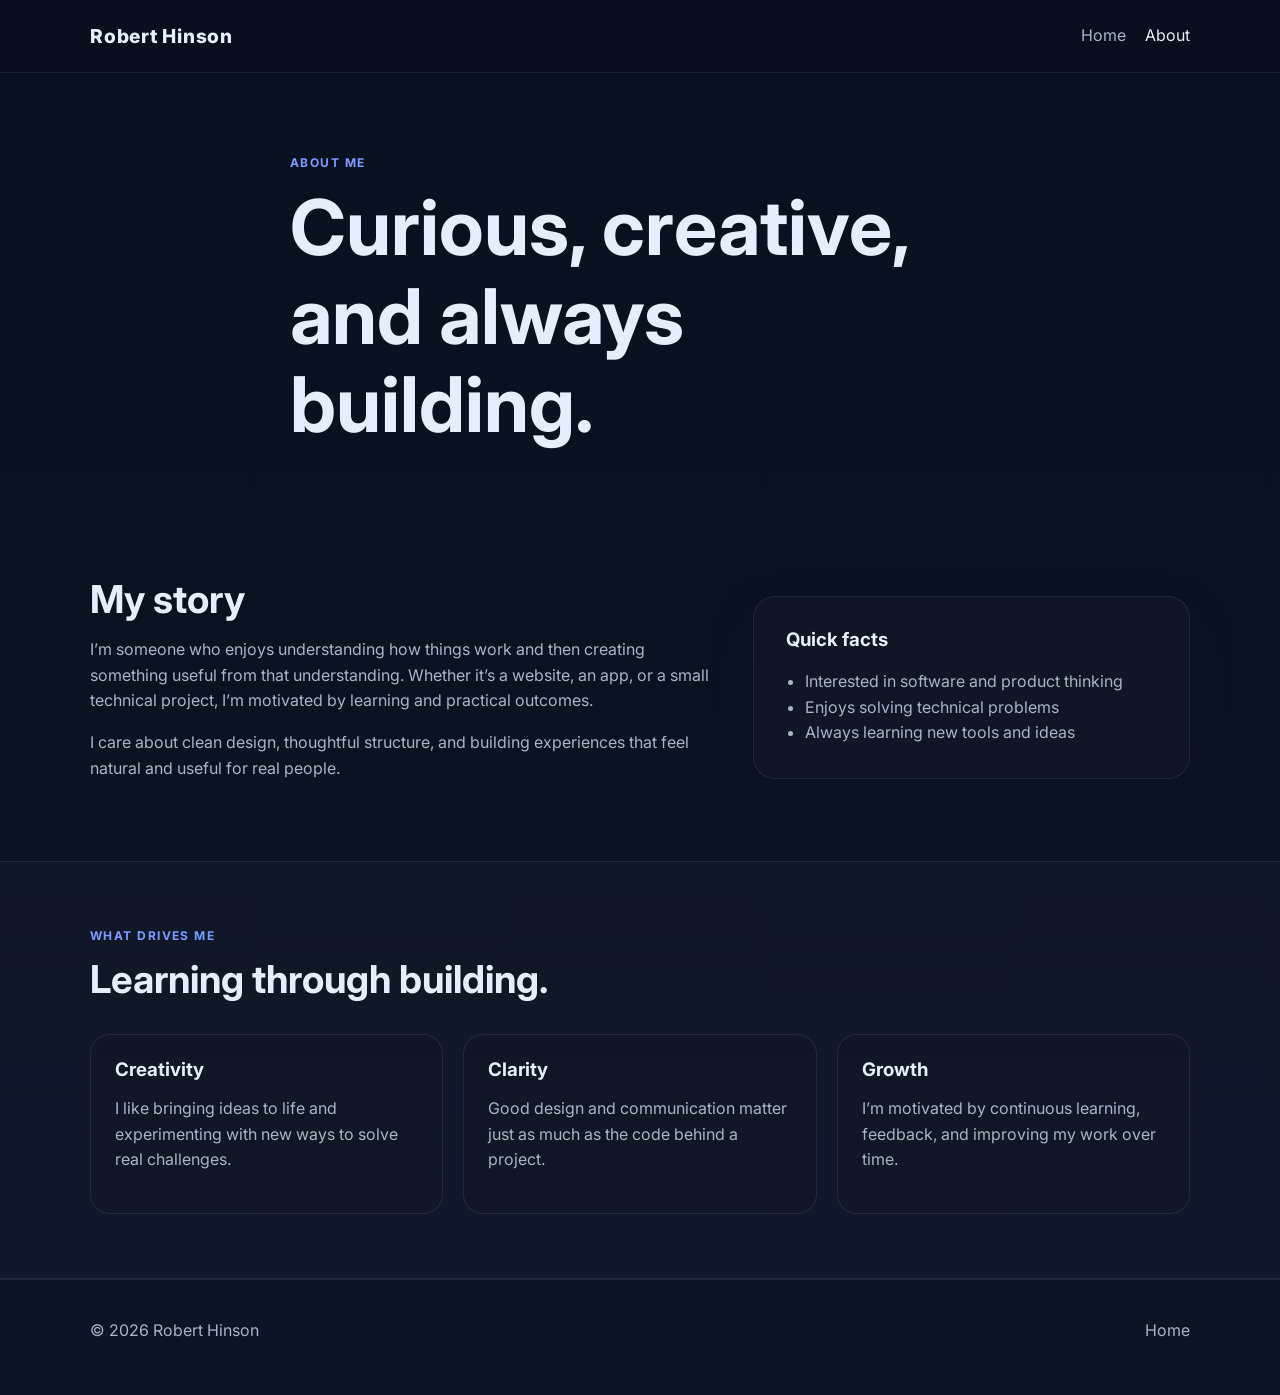
==== about.html @ 7e08833c "Add personal GitHub Pages site" ====
<!DOCTYPE html>
<html lang="en">
  <head>
    <meta charset="UTF-8" />
    <meta name="viewport" content="width=device-width, initial-scale=1.0" />
    <title>Robert Hinson | About</title>
    <meta
      name="description"
      content="About page for Robert Hinson, including background, interests, and goals."
    />
    <link rel="preconnect" href="https://fonts.googleapis.com" />
    <link rel="preconnect" href="https://fonts.gstatic.com" crossorigin />
    <link
      href="https://fonts.googleapis.com/css2?family=Inter:wght@400;500;600;700;800&display=swap"
      rel="stylesheet"
    />
    <link rel="stylesheet" href="styles.css" />
  </head>
  <body>
    <header class="site-header">
      <div class="container nav">
        <a href="index.html" class="brand">Robert Hinson</a>
        <nav class="nav-links" aria-label="Main navigation">
          <a href="index.html">Home</a>
          <a href="about.html" class="active">About</a>
        </nav>
      </div>
    </header>

    <main>
      <section class="page-hero">
        <div class="container narrow">
          <p class="eyebrow">About me</p>
          <h1>Curious, creative, and always building.</h1>
        </div>
      </section>

      <section class="section">
        <div class="container two-column">
          <div>
            <h2>My story</h2>
            <p>
              I’m someone who enjoys understanding how things work and then
              creating something useful from that understanding. Whether it’s a
              website, an app, or a small technical project, I’m motivated by
              learning and practical outcomes.
            </p>
            <p>
              I care about clean design, thoughtful structure, and building
              experiences that feel natural and useful for real people.
            </p>
          </div>

          <div class="card info-card">
            <h3>Quick facts</h3>
            <ul>
              <li>Interested in software and product thinking</li>
              <li>Enjoys solving technical problems</li>
              <li>Always learning new tools and ideas</li>
            </ul>
          </div>
        </div>
      </section>

      <section class="section alt-bg">
        <div class="container">
          <div class="section-heading">
            <p class="eyebrow">What drives me</p>
            <h2>Learning through building.</h2>
          </div>

          <div class="feature-grid">
            <article class="feature-card">
              <h3>Creativity</h3>
              <p>
                I like bringing ideas to life and experimenting with new ways to
                solve real challenges.
              </p>
            </article>

            <article class="feature-card">
              <h3>Clarity</h3>
              <p>
                Good design and communication matter just as much as the code
                behind a project.
              </p>
            </article>

            <article class="feature-card">
              <h3>Growth</h3>
              <p>
                I’m motivated by continuous learning, feedback, and improving my
                work over time.
              </p>
            </article>
          </div>
        </div>
      </section>
    </main>

    <footer class="site-footer">
      <div class="container footer-row">
        <p>© 2026 Robert Hinson</p>
        <a href="index.html">Home</a>
      </div>
    </footer>
  </body>
</html>
---- styles.css ----
:root {
  --bg: #0b1020;
  --panel: #111827;
  --panel-soft: #1f2937;
  --card: rgba(17, 24, 39, 0.9);
  --text: #e5eefb;
  --muted: #a8b4ca;
  --primary: #7c9cff;
  --primary-dark: #5f7fe8;
  --border: rgba(255, 255, 255, 0.08);
  --shadow: 0 20px 40px rgba(15, 23, 42, 0.35);
}

* {
  box-sizing: border-box;
}

html {
  scroll-behavior: smooth;
}

body {
  margin: 0;
  font-family: "Inter", sans-serif;
  background: linear-gradient(180deg, #081120 0%, #0d1426 100%);
  color: var(--text);
  line-height: 1.6;
}

img {
  max-width: 100%;
  display: block;
}

a {
  color: inherit;
  text-decoration: none;
}

.container {
  width: min(1100px, calc(100% - 2rem));
  margin: 0 auto;
}

.site-header {
  position: sticky;
  top: 0;
  z-index: 10;
  backdrop-filter: blur(10px);
  background: rgba(11, 16, 32, 0.8);
  border-bottom: 1px solid var(--border);
}

.nav {
  display: flex;
  justify-content: space-between;
  align-items: center;
  min-height: 72px;
}

.brand {
  font-size: 1.2rem;
  font-weight: 800;
  letter-spacing: 0.04em;
}

.nav-links {
  display: flex;
  gap: 1.2rem;
  align-items: center;
}

.nav-links a {
  color: var(--muted);
  transition: color 0.2s ease;
}

.nav-links a:hover,
.nav-links a.active {
  color: var(--text);
}

.hero,
.page-hero {
  padding: 5rem 0 3rem;
}

.hero-grid,
.two-column {
  display: grid;
  grid-template-columns: 1.3fr 0.9fr;
  gap: 2rem;
  align-items: center;
}

.eyebrow {
  margin: 0 0 0.75rem;
  color: var(--primary);
  text-transform: uppercase;
  letter-spacing: 0.12em;
  font-size: 0.75rem;
  font-weight: 700;
}

h1,
h2,
h3 {
  margin-top: 0;
  line-height: 1.15;
}

h1 {
  font-size: clamp(2.8rem, 6vw, 5rem);
  margin-bottom: 1rem;
}

h2 {
  font-size: clamp(2rem, 3vw, 2.7rem);
  margin-bottom: 0.8rem;
}

.lead {
  max-width: 620px;
  color: var(--muted);
  font-size: 1.1rem;
}

.cta-row {
  display: flex;
  gap: 1rem;
  margin-top: 2rem;
  flex-wrap: wrap;
}

.button {
  display: inline-flex;
  align-items: center;
  justify-content: center;
  padding: 0.9rem 1.4rem;
  border-radius: 999px;
  font-weight: 700;
  transition: transform 0.2s ease, opacity 0.2s ease;
}

.button:hover {
  transform: translateY(-1px);
}

.button.primary {
  background: var(--primary);
  color: white;
}

.button.primary:hover {
  background: var(--primary-dark);
}

.button.secondary {
  border: 1px solid var(--border);
  background: rgba(255, 255, 255, 0.02);
  color: var(--text);
}

.card {
  background: var(--card);
  border: 1px solid var(--border);
  border-radius: 22px;
  box-shadow: var(--shadow);
}

.profile-card,
.info-card {
  padding: 2rem;
}

.avatar {
  width: 72px;
  height: 72px;
  border-radius: 50%;
  display: grid;
  place-items: center;
  background: linear-gradient(135deg, var(--primary), #9c9fff);
  color: white;
  font-size: 1.8rem;
  font-weight: 800;
  margin-bottom: 1rem;
}

.profile-card ul,
.info-card ul {
  margin: 1rem 0 0;
  padding-left: 1.2rem;
  color: var(--muted);
}

.section {
  padding: 4rem 0;
}

.alt-bg {
  background: rgba(148, 163, 184, 0.03);
  border-top: 1px solid var(--border);
  border-bottom: 1px solid var(--border);
}

.section-heading {
  margin-bottom: 2rem;
}

.feature-grid {
  display: grid;
  grid-template-columns: repeat(3, minmax(0, 1fr));
  gap: 1.25rem;
}

.feature-card {
  background: rgba(17, 24, 39, 0.7);
  border: 1px solid var(--border);
  border-radius: 20px;
  padding: 1.5rem;
}

.feature-card h3 {
  margin-bottom: 0.8rem;
}

.feature-card p,
.two-column p {
  color: var(--muted);
}

.narrow {
  max-width: 700px;
}

.site-footer {
  border-top: 1px solid var(--border);
  padding: 1.4rem 0 2.2rem;
  color: var(--muted);
}

.footer-row {
  display: flex;
  justify-content: space-between;
  align-items: center;
  gap: 1rem;
}

@media (max-width: 760px) {
  .hero-grid,
  .two-column,
  .feature-grid {
    grid-template-columns: 1fr;
  }

  .nav {
    flex-direction: column;
    justify-content: center;
    padding: 1rem 0;
    gap: 0.75rem;
  }

  .site-header {
    position: static;
  }

  .hero,
  .page-hero {
    padding-top: 3rem;
  }
}
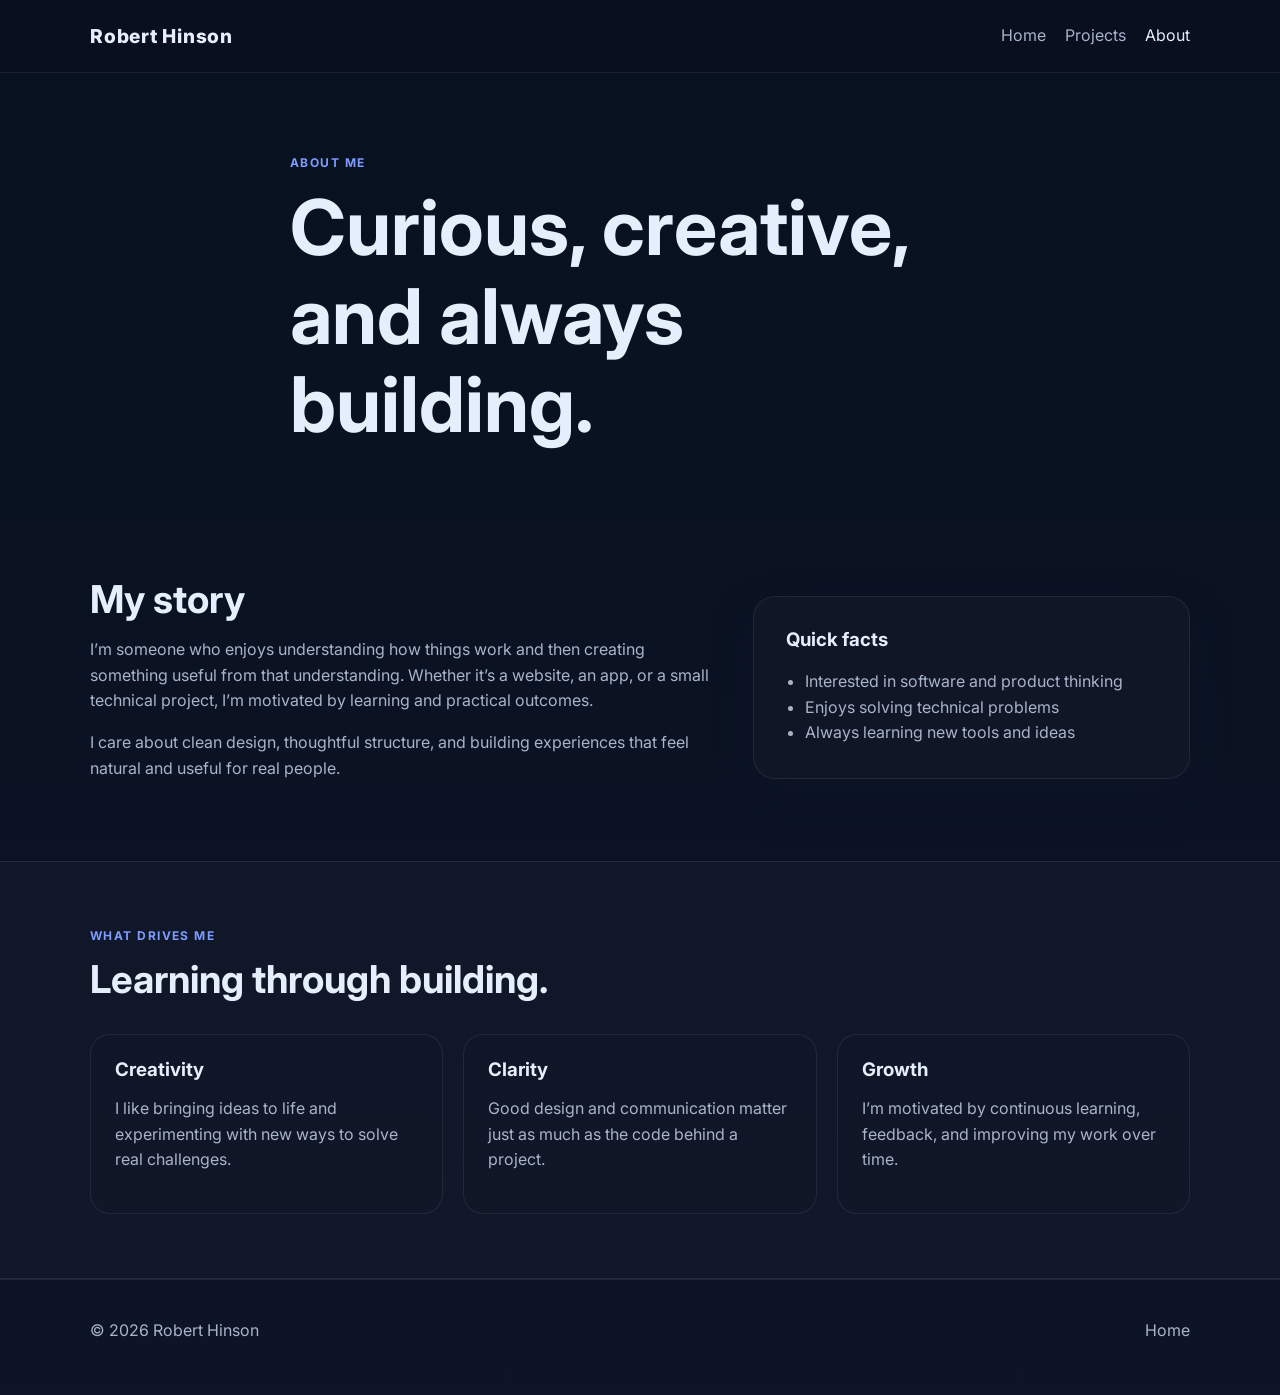
==== commit a13c2b37: "Showcase current projects and add optional sponsorship link" ====
--- a/about.html
+++ b/about.html
@@ -22,6 +22,7 @@
         <a href="index.html" class="brand">Robert Hinson</a>
         <nav class="nav-links" aria-label="Main navigation">
           <a href="index.html">Home</a>
+          <a href="index.html#projects">Projects</a>
           <a href="about.html" class="active">About</a>
         </nav>
       </div>
--- a/styles.css
+++ b/styles.css
@@ -148,7 +148,7 @@
 
 .button.primary {
   background: var(--primary);
-  color: white;
+  color: var(--bg);
 }
 
 .button.primary:hover {
@@ -233,6 +233,61 @@
   max-width: 700px;
 }
 
+a:focus-visible {
+  outline: 3px solid var(--primary);
+  outline-offset: 5px;
+}
+
+#projects {
+  scroll-margin-top: 90px;
+}
+
+.section-intro {
+  max-width: 680px;
+  color: var(--muted);
+}
+
+.project-card {
+  display: flex;
+  flex-direction: column;
+  align-items: flex-start;
+}
+
+.project-status {
+  margin-bottom: 1.2rem;
+  padding: 0.3rem 0.7rem;
+  border: 1px solid var(--border);
+  border-radius: 999px;
+  color: var(--primary);
+  font-size: 0.8rem;
+}
+
+.project-card .project-tech {
+  margin-top: auto;
+  padding-top: 1rem;
+  font-size: 0.85rem;
+}
+
+.project-link {
+  color: var(--primary);
+  margin-top: 0.5rem;
+  text-decoration: underline;
+  text-underline-offset: 4px;
+}
+
+.support-panel {
+  display: flex;
+  align-items: center;
+  justify-content: space-between;
+  gap: 2rem;
+  flex-wrap: wrap;
+}
+
+@media (prefers-reduced-motion: reduce) {
+  html { scroll-behavior: auto; }
+  .button { transition: none; }
+}
+
 .site-footer {
   border-top: 1px solid var(--border);
   padding: 1.4rem 0 2.2rem;
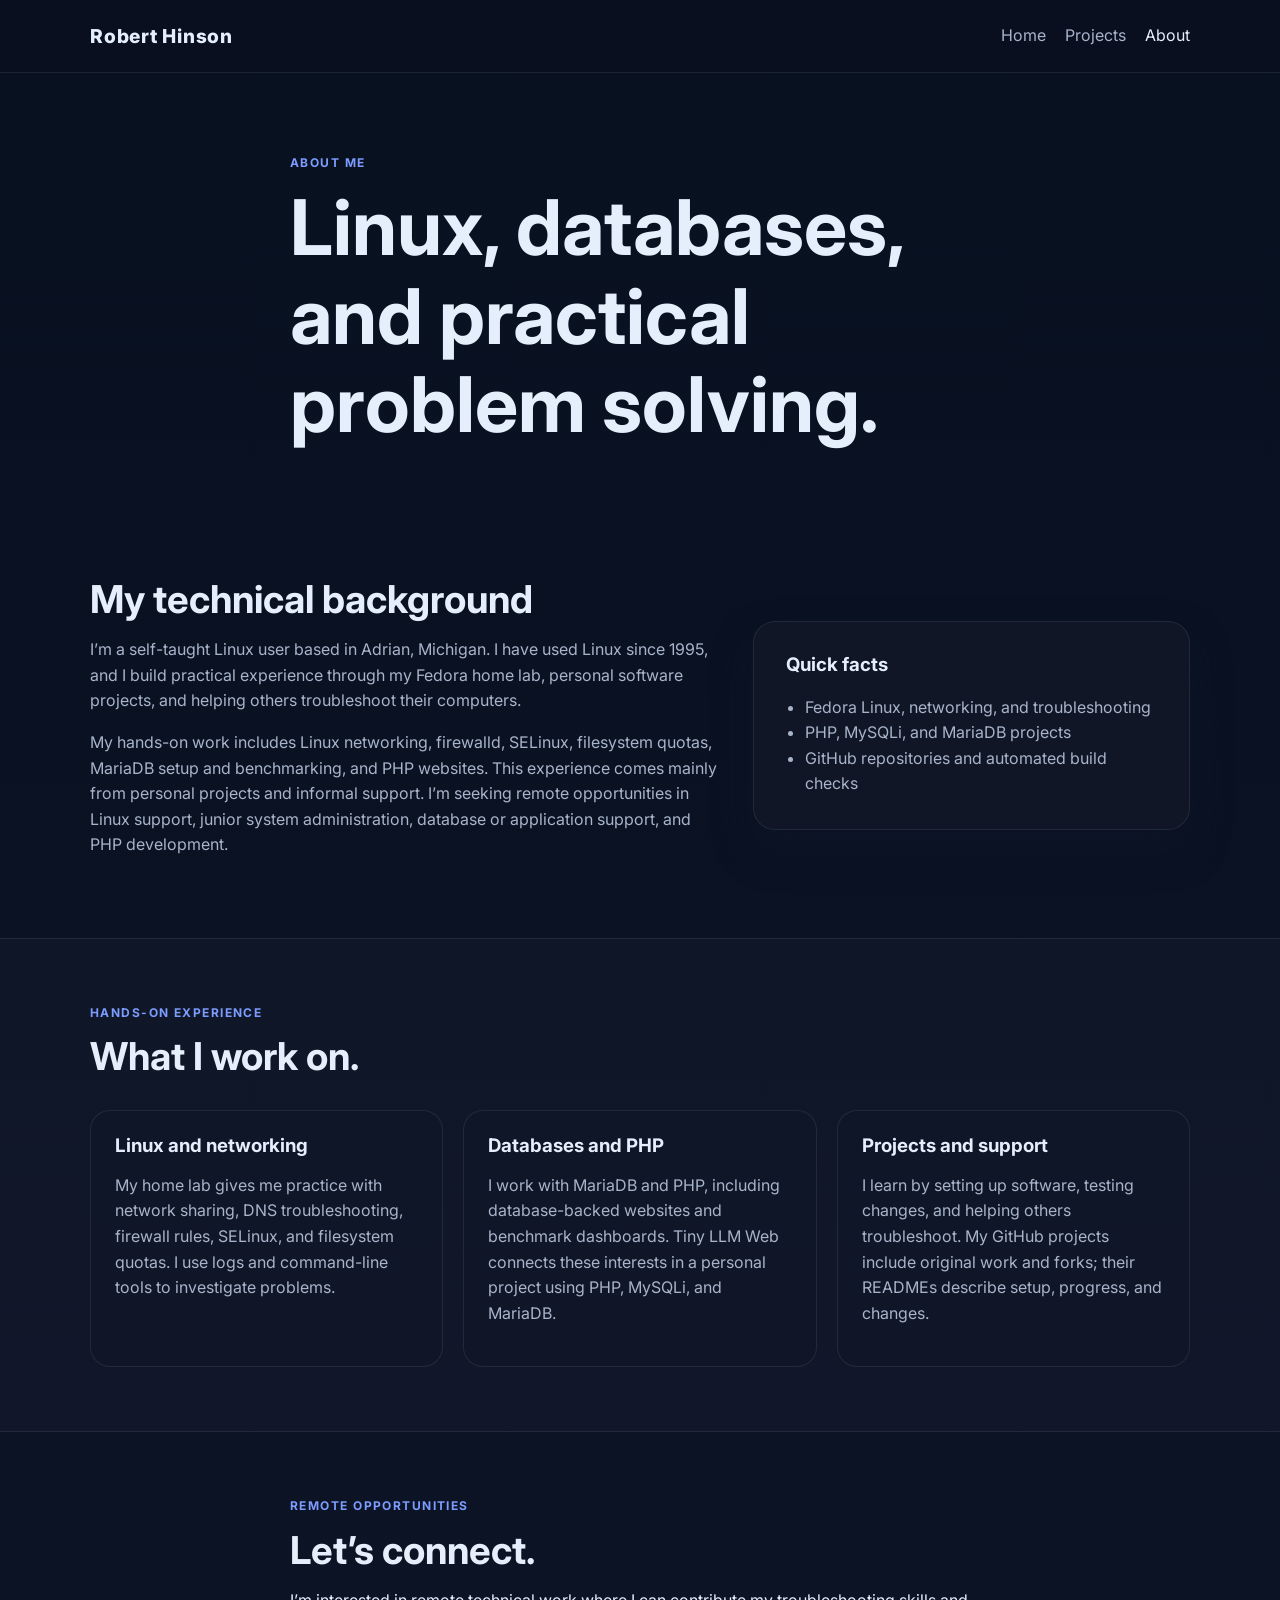
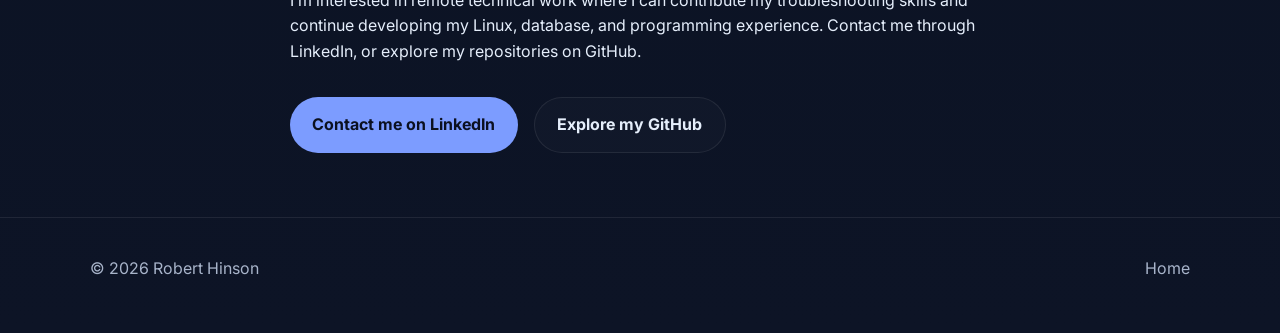
==== commit 3d82bc2c: "Focus About page on hands-on technical experience and remote roles" ====
--- a/about.html
+++ b/about.html
@@ -6,7 +6,7 @@
     <title>Robert Hinson | About</title>
     <meta
       name="description"
-      content="About page for Robert Hinson, including background, interests, and goals."
+      content="Robert Hinson's hands-on Linux, MariaDB, and PHP experience and interest in remote technical work."
     />
     <link rel="preconnect" href="https://fonts.googleapis.com" />
     <link rel="preconnect" href="https://fonts.gstatic.com" crossorigin />
@@ -32,32 +32,36 @@
       <section class="page-hero">
         <div class="container narrow">
           <p class="eyebrow">About me</p>
-          <h1>Curious, creative, and always building.</h1>
+          <h1>Linux, databases, and practical problem solving.</h1>
         </div>
       </section>
 
       <section class="section">
         <div class="container two-column">
           <div>
-            <h2>My story</h2>
+            <h2>My technical background</h2>
             <p>
-              I’m someone who enjoys understanding how things work and then
-              creating something useful from that understanding. Whether it’s a
-              website, an app, or a small technical project, I’m motivated by
-              learning and practical outcomes.
+              I’m a self-taught Linux user based in Adrian, Michigan. I have
+              used Linux since 1995, and I build practical experience through my
+              Fedora home lab, personal software projects, and helping others
+              troubleshoot their computers.
             </p>
             <p>
-              I care about clean design, thoughtful structure, and building
-              experiences that feel natural and useful for real people.
+              My hands-on work includes Linux networking, firewalld, SELinux,
+              filesystem quotas, MariaDB setup and benchmarking, and PHP websites.
+              This experience comes mainly from personal projects and informal
+              support. I’m seeking remote opportunities in Linux support, junior
+              system administration, database or application support, and PHP
+              development.
             </p>
           </div>
 
           <div class="card info-card">
             <h3>Quick facts</h3>
             <ul>
-              <li>Interested in software and product thinking</li>
-              <li>Enjoys solving technical problems</li>
-              <li>Always learning new tools and ideas</li>
+              <li>Fedora Linux, networking, and troubleshooting</li>
+              <li>PHP, MySQLi, and MariaDB projects</li>
+              <li>GitHub repositories and automated build checks</li>
             </ul>
           </div>
         </div>
@@ -66,34 +70,51 @@
       <section class="section alt-bg">
         <div class="container">
           <div class="section-heading">
-            <p class="eyebrow">What drives me</p>
-            <h2>Learning through building.</h2>
+            <p class="eyebrow">Hands-on experience</p>
+            <h2>What I work on.</h2>
           </div>
 
           <div class="feature-grid">
             <article class="feature-card">
-              <h3>Creativity</h3>
+              <h3>Linux and networking</h3>
               <p>
-                I like bringing ideas to life and experimenting with new ways to
-                solve real challenges.
+                My home lab gives me practice with network sharing, DNS
+                troubleshooting, firewall rules, SELinux, and filesystem quotas.
+                I use logs and command-line tools to investigate problems.
               </p>
             </article>
 
             <article class="feature-card">
-              <h3>Clarity</h3>
+              <h3>Databases and PHP</h3>
               <p>
-                Good design and communication matter just as much as the code
-                behind a project.
+                I work with MariaDB and PHP, including database-backed websites
+                and benchmark dashboards. Tiny LLM Web connects these interests
+                in a personal project using PHP, MySQLi, and MariaDB.
               </p>
             </article>
 
             <article class="feature-card">
-              <h3>Growth</h3>
+              <h3>Projects and support</h3>
               <p>
-                I’m motivated by continuous learning, feedback, and improving my
-                work over time.
+                I learn by setting up software, testing changes, and helping
+                others troubleshoot. My GitHub projects include original work
+                and forks; their READMEs describe setup, progress, and changes.
               </p>
             </article>
+          </div>
+        </div>
+      </section>
+      <section class="section" aria-labelledby="connect-heading">
+        <div class="container narrow">
+          <p class="eyebrow">Remote opportunities</p>
+          <h2 id="connect-heading">Let’s connect.</h2>
+          <p>I’m interested in remote technical work where I can contribute my
+            troubleshooting skills and continue developing my Linux, database,
+            and programming experience. Contact me through LinkedIn, or explore
+            my repositories on GitHub.</p>
+          <div class="cta-row">
+            <a class="button primary" href="https://www.linkedin.com/in/roberthinson" target="_blank" rel="noreferrer">Contact me on LinkedIn</a>
+            <a class="button secondary" href="https://github.com/oppiet30" target="_blank" rel="noreferrer">Explore my GitHub</a>
           </div>
         </div>
       </section>
